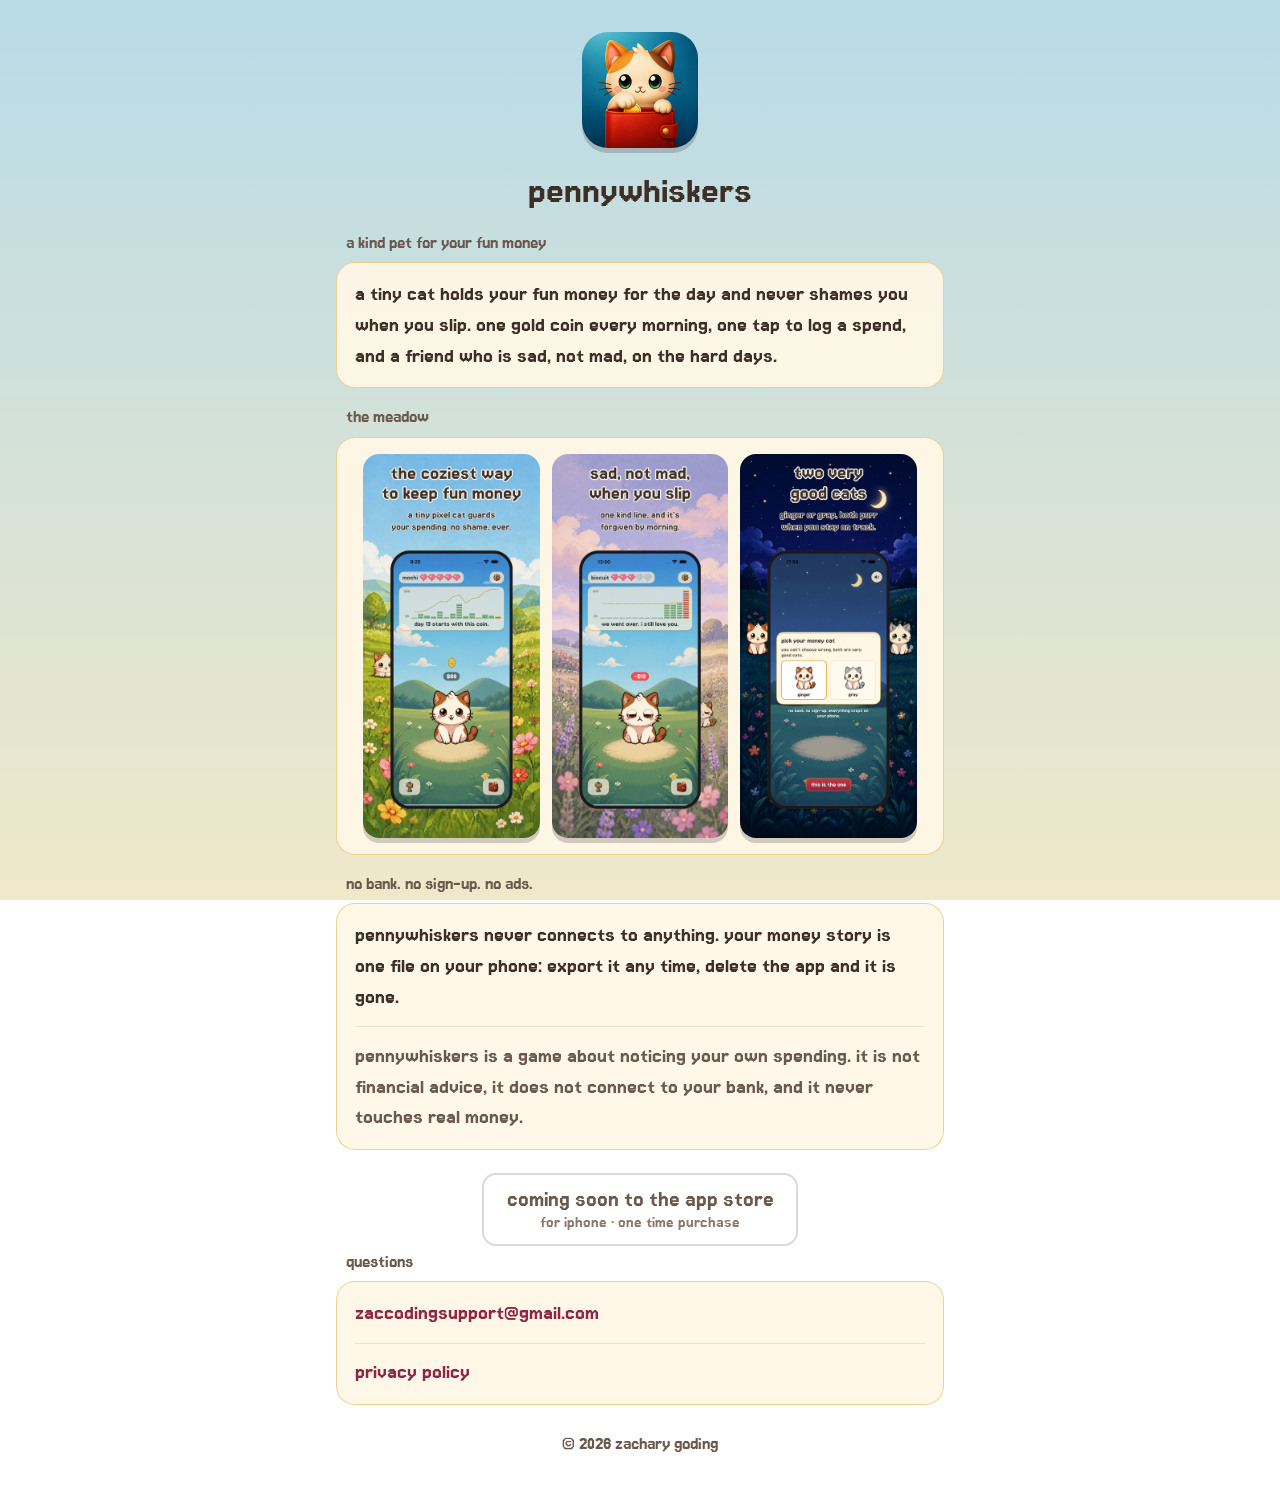
==== index.html @ e4a41642 "Publish site" ====
<!doctype html>
<html lang="en">
<head>
<meta charset="utf-8">
<meta name="viewport" content="width=device-width, initial-scale=1">
<title>Pennywhiskers: a kind pet for your fun money</title>
<meta name="description" content="A tiny cat holds your fun money for the day and never shames you when you slip. No bank, no sign-up. Everything stays on your phone.">
<link rel="icon" href="icon.png">
<link rel="stylesheet" href="style.css">
<style>
  .hero { text-align: center; padding: .4rem 0 1.2rem; }
  .icon { width: 116px; height: 116px; border-radius: 26px; box-shadow: 0 5px 0 var(--shadow); }
  .hero h1 { font-size: 40px; font-weight: 400; margin: .8rem 0 0; line-height: 1; }
  .shots { display: flex; gap: .7rem; justify-content: center; }
  .shots img { width: 31%; border-radius: 16px; box-shadow: 0 5px 0 var(--shadow); }
  .cta { text-align: center; padding: .4rem 0 .2rem; }
</style>
</head>
<body>
<main>
  <div class="hero">
    <img class="icon" src="icon.png" alt="the pennywhiskers app icon: a cat peeking out of a wallet">
    <h1>pennywhiskers</h1>
  </div>

  <div class="group">
    <div class="label">a kind pet for your fun money</div>
    <div class="panel">
      <p>a tiny cat holds your fun money for the day and never shames you when you slip. one gold coin every morning, one tap to log a spend, and a friend who is sad, not mad, on the hard days.</p>
    </div>
  </div>

  <div class="group">
    <div class="label">the meadow</div>
    <div class="panel">
      <div class="shots">
        <img src="shot-01-hero.png" alt="the meadow: mochi the ginger cat guarding the day's coin">
        <img src="shot-04-kind.png" alt="a day over budget: the cat is sad, not mad, and it is forgiven by morning">
        <img src="shot-06-cats.png" alt="picking your money cat: ginger or gray, two very good cats">
      </div>
    </div>
  </div>

  <div class="group">
    <div class="label">no bank. no sign-up. no ads.</div>
    <div class="panel">
      <p>pennywhiskers never connects to anything. your money story is one file on your phone: export it any time, delete the app and it is gone.</p>
      <hr>
      <p class="subtle">pennywhiskers is a game about noticing your own spending. it is not financial advice, it does not connect to your bank, and it never touches real money.</p>
    </div>
  </div>

  <div class="cta">
    <span class="button quiet">coming soon to the app store<small>for iphone · one time purchase</small></span>
  </div>

  <div class="group">
    <div class="label">questions</div>
    <div class="panel">
      <p><a href="mailto:zaccodingsupport@gmail.com">zaccodingsupport@gmail.com</a></p>
      <hr>
      <p><a href="privacy.html">privacy policy</a></p>
    </div>
  </div>

  <footer>
    <p>© 2026 zachary goding</p>
  </footer>
</main>
</body>
</html>
---- style.css ----
/* the settings sheet, brought to the web: the same soft sky to cream
   gradient, and every word inside a cream panel with a gold rim and a
   small label above it, exactly as the app groups its rows */
@font-face {
  font-family: "Jersey 15";
  src: url("Jersey15.ttf") format("truetype");
  font-display: swap;
}

:root {
  --cream: #fff7e6;
  --panel: rgba(255, 247, 230, 0.94);
  --ink: #3d2e26;
  --subtle: #6b594d;
  --gold: #e0ab38;
  --red: #c2383f;
  --red-deep: #8f2645;
  --sky: #b8dbe8;
  --meadow: #f0e8c9;
  --shadow: rgba(56, 38, 46, 0.22);
  --hairline: rgba(61, 46, 38, 0.10);
}

* { box-sizing: border-box; margin: 0; }
html { -webkit-text-size-adjust: 100%; }

body {
  font-family: "Jersey 15", "Courier New", monospace;
  color: var(--ink);
  background: linear-gradient(180deg, var(--sky) 0%, var(--meadow) 100%);
  background-attachment: fixed;
  min-height: 100vh;
  line-height: 1.4;
  font-size: 22px;
}

main {
  max-width: 640px;
  margin: 0 auto;
  padding: 1.6rem 1rem 3rem;
}

/* the sheet's top bar: a title on the left, a cream pill on the right */
.topbar {
  display: flex;
  align-items: center;
  justify-content: space-between;
  padding: .4rem .2rem 1rem;
}
.topbar h1 { font-size: 32px; font-weight: 400; line-height: 1; }
.pill {
  font-size: 22px;
  color: var(--ink);
  background: rgba(255, 247, 230, 0.9);
  border: 1.5px solid rgba(224, 171, 56, 0.6);
  border-radius: 999px;
  padding: .35rem 1rem;
  text-decoration: none;
}
.pill:hover { text-decoration: none; background: var(--cream); }

/* one settings group: the small label, then the panel that holds it */
.group { margin: 0 0 1rem; }
.label {
  font-size: 19px;
  color: var(--subtle);
  padding: 0 0 .35rem .6rem;
}
.panel {
  background: var(--panel);
  border: 1.5px solid rgba(224, 171, 56, 0.5);
  border-radius: 19px;
  padding: 1rem 1.1rem;
}
.panel p { margin: 0; }
.panel p + p { margin-top: .75rem; }
.panel hr {
  border: 0;
  border-top: 1px solid var(--hairline);
  margin: .85rem 0;
}
.panel.center { text-align: center; }

a { color: var(--red-deep); text-decoration: none; }
a:hover { text-decoration: underline; }
.subtle { color: var(--subtle); }

/* the lucky red primary button, and its quiet resting twin */
.button {
  display: inline-block;
  font-family: inherit;
  font-size: 24px;
  line-height: 1.15;
  color: #fff;
  background: linear-gradient(180deg, var(--red) 0%, var(--red-deep) 100%);
  border: 2px solid rgba(224, 171, 56, 0.8);
  border-radius: 14px;
  padding: .7rem 1.4rem;
  box-shadow: 0 5px 0 var(--shadow);
  text-decoration: none;
}
.button.quiet {
  color: var(--subtle);
  background: rgba(255, 255, 255, 0.7);
  border-color: rgba(61, 46, 38, 0.18);
  box-shadow: none;
  cursor: default;
}
.button small { display: block; font-size: 17px; opacity: .8; }

footer { padding: .6rem .6rem 0; text-align: center; color: var(--subtle); font-size: 19px; }
footer a { color: var(--subtle); text-decoration: underline; }
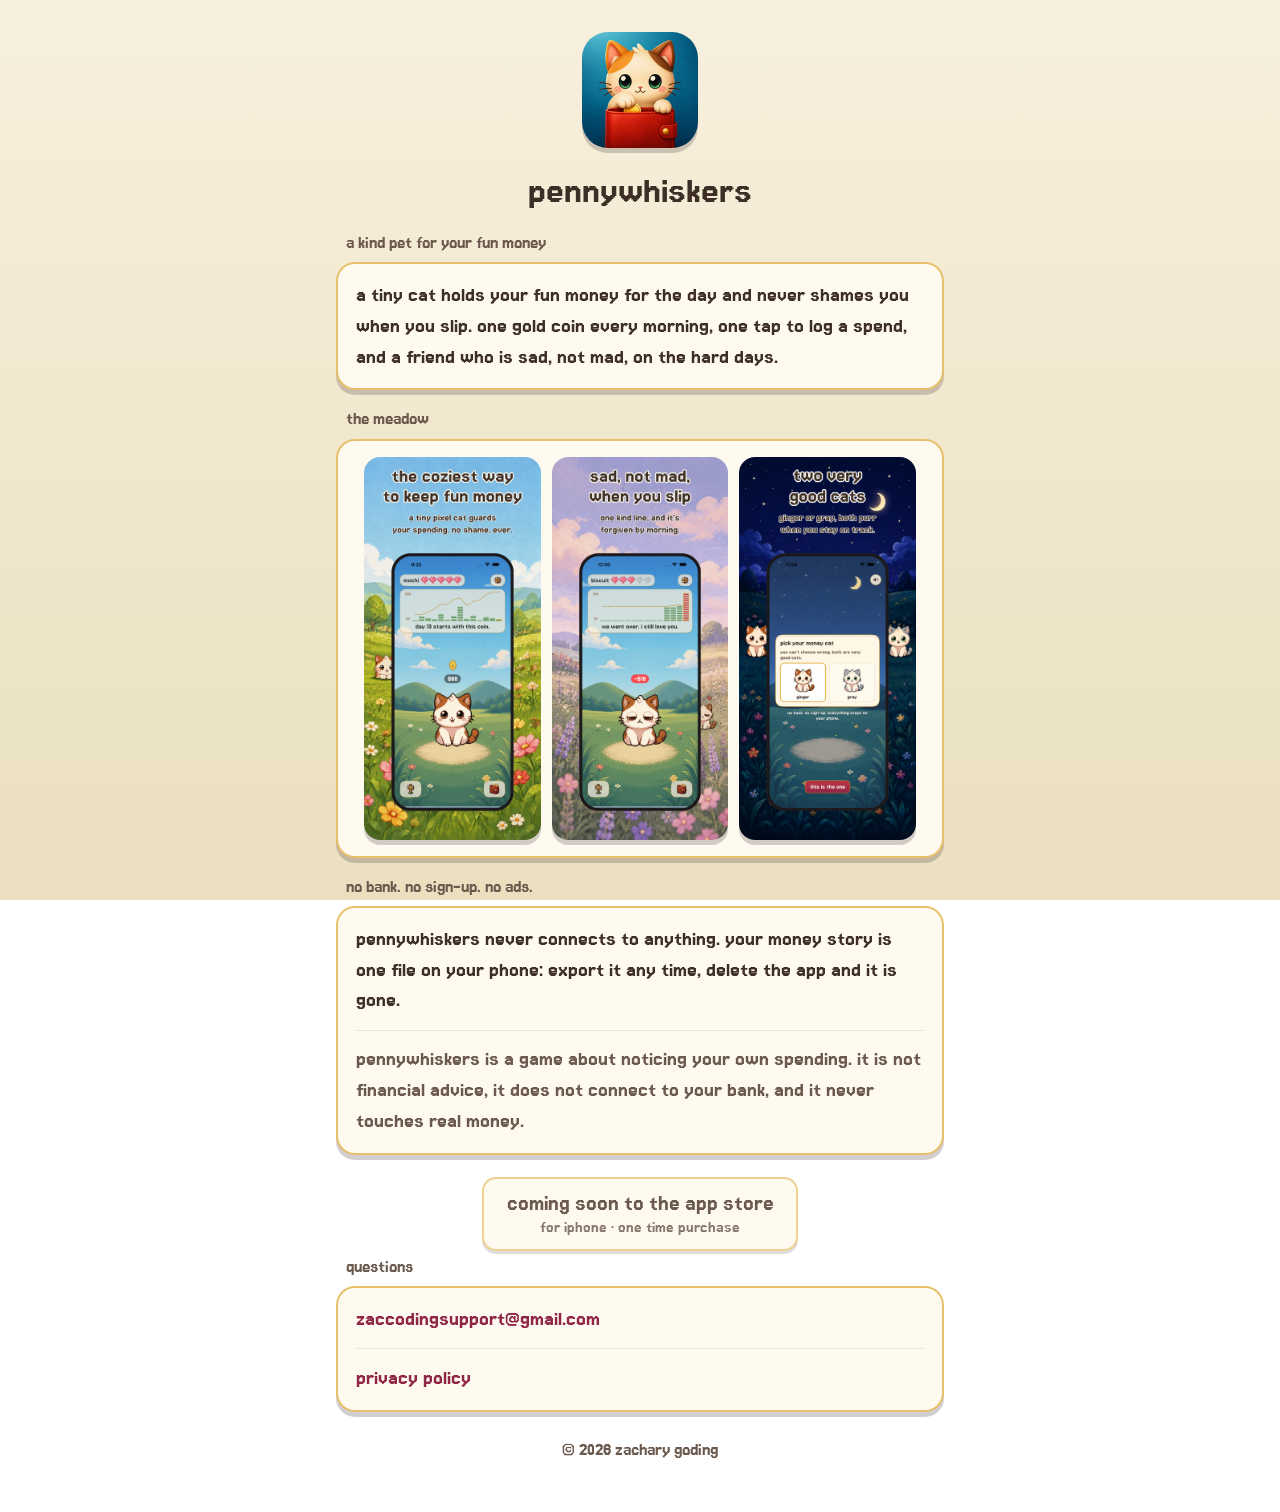
==== commit cb67ab7c: "Publish site" ====
--- a/index.html
+++ b/index.html
@@ -6,7 +6,7 @@
 <title>Pennywhiskers: a kind pet for your fun money</title>
 <meta name="description" content="A tiny cat holds your fun money for the day and never shames you when you slip. No bank, no sign-up. Everything stays on your phone.">
 <link rel="icon" href="icon.png">
-<link rel="stylesheet" href="style.css">
+<link rel="stylesheet" href="style.css?v=3">
 <style>
   .hero { text-align: center; padding: .4rem 0 1.2rem; }
   .icon { width: 116px; height: 116px; border-radius: 26px; box-shadow: 0 5px 0 var(--shadow); }
--- a/style.css
+++ b/style.css
@@ -1,6 +1,6 @@
-/* the settings sheet, brought to the web: the same soft sky to cream
-   gradient, and every word inside a cream panel with a gold rim and a
-   small label above it, exactly as the app groups its rows */
+/* the app's warmth, brought to the web: a quiet parchment page, and
+   every word inside a cream panel with a gold rim and the wallet card's
+   hard pixel shadow, with a small label above it as settings does */
 @font-face {
   font-family: "Jersey 15";
   src: url("Jersey15.ttf") format("truetype");
@@ -8,15 +8,15 @@
 }
 
 :root {
-  --cream: #fff7e6;
-  --panel: rgba(255, 247, 230, 0.94);
+  --cream: #fffaf0;
+  --panel: #fffaf0;
   --ink: #3d2e26;
   --subtle: #6b594d;
   --gold: #e0ab38;
   --red: #c2383f;
   --red-deep: #8f2645;
-  --sky: #b8dbe8;
-  --meadow: #f0e8c9;
+  --page-top: #f7f0dd;
+  --page-bottom: #eadfbf;
   --shadow: rgba(56, 38, 46, 0.22);
   --hairline: rgba(61, 46, 38, 0.10);
 }
@@ -27,7 +27,7 @@
 body {
   font-family: "Jersey 15", "Courier New", monospace;
   color: var(--ink);
-  background: linear-gradient(180deg, var(--sky) 0%, var(--meadow) 100%);
+  background: linear-gradient(180deg, var(--page-top) 0%, var(--page-bottom) 100%);
   background-attachment: fixed;
   min-height: 100vh;
   line-height: 1.4;
@@ -51,8 +51,9 @@
 .pill {
   font-size: 22px;
   color: var(--ink);
-  background: rgba(255, 247, 230, 0.9);
-  border: 1.5px solid rgba(224, 171, 56, 0.6);
+  background: var(--cream);
+  border: 1.5px solid rgba(224, 171, 56, 0.7);
+  box-shadow: 0 3px 0 rgba(56, 38, 46, 0.16);
   border-radius: 999px;
   padding: .35rem 1rem;
   text-decoration: none;
@@ -68,9 +69,10 @@
 }
 .panel {
   background: var(--panel);
-  border: 1.5px solid rgba(224, 171, 56, 0.5);
+  border: 2px solid rgba(224, 171, 56, 0.72);
   border-radius: 19px;
   padding: 1rem 1.1rem;
+  box-shadow: 0 5px 0 var(--shadow);
 }
 .panel p { margin: 0; }
 .panel p + p { margin-top: .75rem; }
@@ -101,9 +103,9 @@
 }
 .button.quiet {
   color: var(--subtle);
-  background: rgba(255, 255, 255, 0.7);
-  border-color: rgba(61, 46, 38, 0.18);
-  box-shadow: none;
+  background: var(--cream);
+  border-color: rgba(224, 171, 56, 0.5);
+  box-shadow: 0 3px 0 rgba(56, 38, 46, 0.16);
   cursor: default;
 }
 .button small { display: block; font-size: 17px; opacity: .8; }
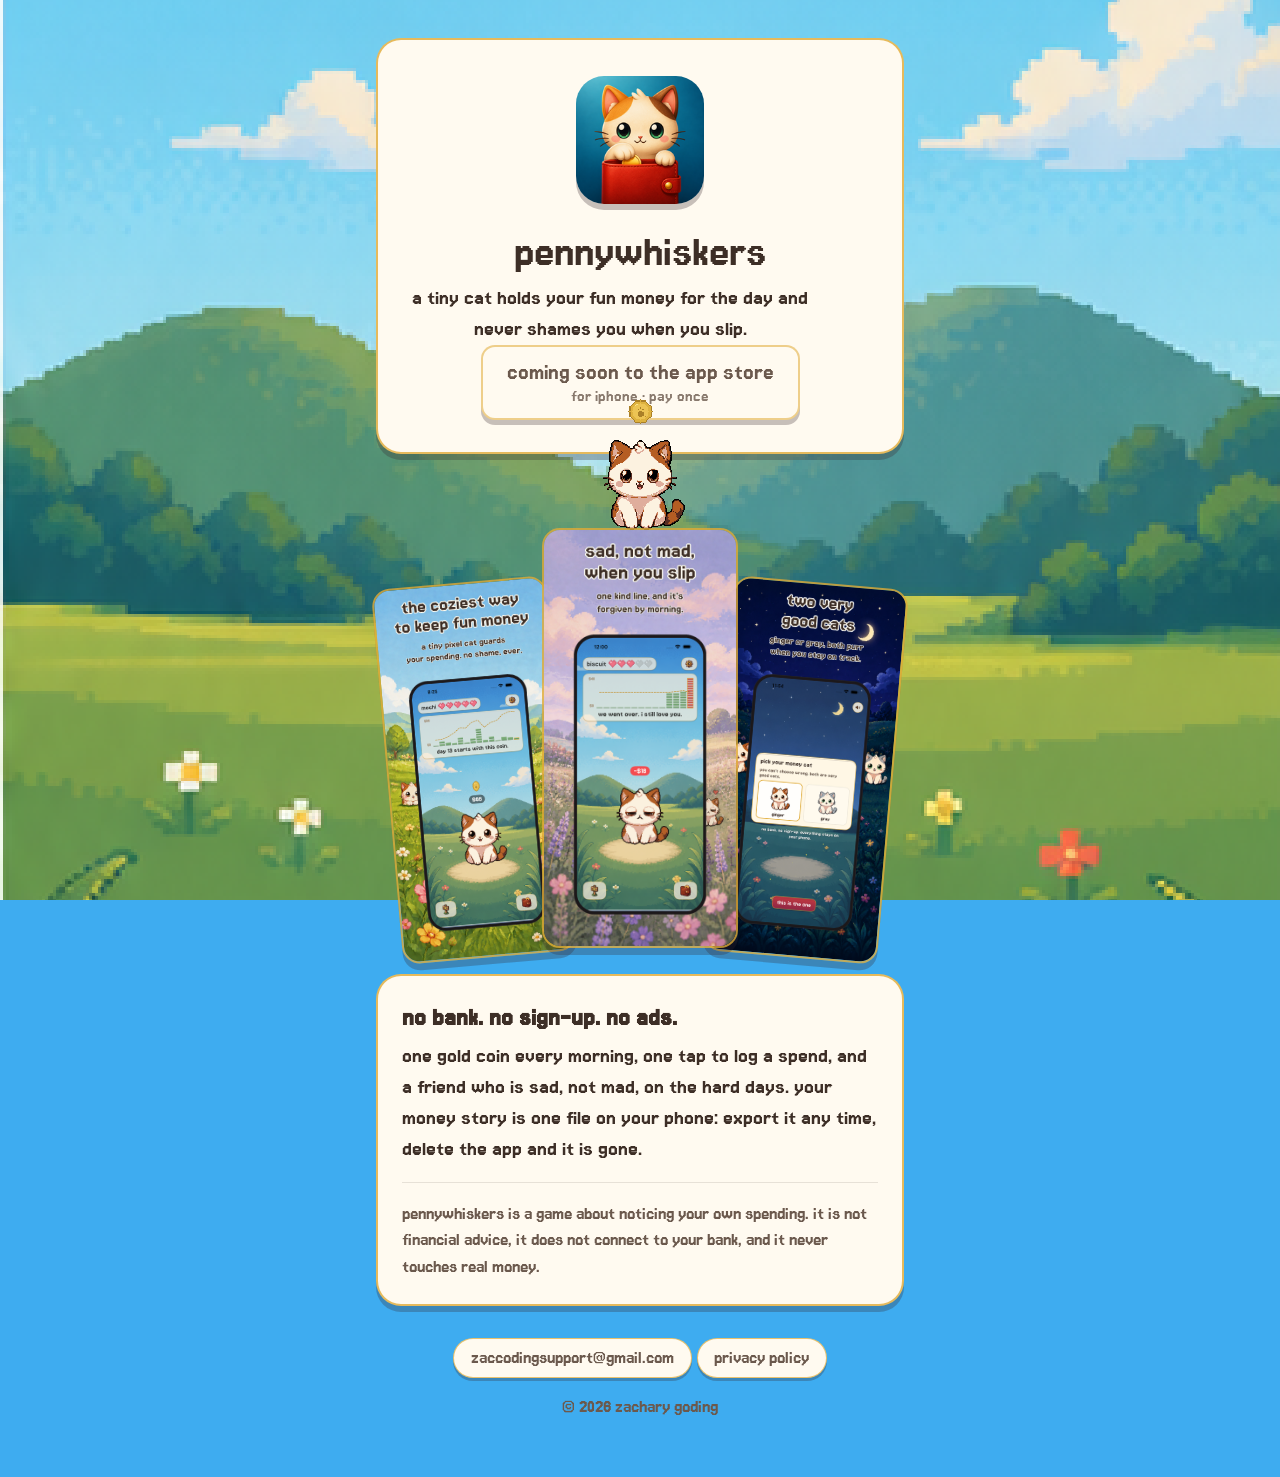
==== commit f8e08f6d: "Publish site" ====
--- a/index.html
+++ b/index.html
@@ -6,65 +6,51 @@
 <title>Pennywhiskers: a kind pet for your fun money</title>
 <meta name="description" content="A tiny cat holds your fun money for the day and never shames you when you slip. No bank, no sign-up. Everything stays on your phone.">
 <link rel="icon" href="icon.png">
-<link rel="stylesheet" href="style.css?v=3">
+<link rel="stylesheet" href="style.css?v=4">
 <style>
-  .hero { text-align: center; padding: .4rem 0 1.2rem; }
-  .icon { width: 116px; height: 116px; border-radius: 26px; box-shadow: 0 5px 0 var(--shadow); }
-  .hero h1 { font-size: 40px; font-weight: 400; margin: .8rem 0 0; line-height: 1; }
-  .shots { display: flex; gap: .7rem; justify-content: center; }
-  .shots img { width: 31%; border-radius: 16px; box-shadow: 0 5px 0 var(--shadow); }
-  .cta { text-align: center; padding: .4rem 0 .2rem; }
+  .hero { text-align: center; padding: 2.2rem 1.5rem 2rem; margin-bottom: 4.6rem; }
+  .icon { width: 128px; height: 128px; border-radius: 28px; box-shadow: 0 6px 0 var(--shadow); }
+  .hero h1 { margin: 1rem 0 .5rem; }
+  .hook { max-width: 26rem; margin: 0 auto 1.4rem; }
+  .hero .cat { left: 50%; bottom: -84px; margin-left: -56px; }
+  .hero .coin { left: 50%; bottom: 28px; margin-left: -13px; }
+  .shots { display: flex; justify-content: center; align-items: flex-end; padding: 0 .4rem; }
+  .shots img { width: 34%; border-radius: 18px; box-shadow: 0 7px 0 var(--shadow); border: 2px solid rgba(224, 171, 56, 0.8); }
+  .shots img:nth-child(1) { transform: rotate(-5deg) translateY(10px); }
+  .shots img:nth-child(2) { z-index: 1; width: 38%; margin: 0 -1.2rem; }
+  .shots img:nth-child(3) { transform: rotate(5deg) translateY(10px); }
+  .promise strong { display: block; font-size: 26px; margin-bottom: .3rem; }
+  .cta { text-align: center; margin: 1.6rem 0 0; }
 </style>
 </head>
 <body>
+<div class="meadow" aria-hidden="true"></div>
 <main>
-  <div class="hero">
+  <section class="card hero">
     <img class="icon" src="icon.png" alt="the pennywhiskers app icon: a cat peeking out of a wallet">
     <h1>pennywhiskers</h1>
+    <p class="hook">a tiny cat holds your fun money for the day and never shames you when you slip.</p>
+    <span class="button quiet">coming soon to the app store<small>for iphone · pay once</small></span>
+    <img class="coin" src="coin.png" alt="">
+    <img class="cat" src="cat.png" alt="mochi, the ginger money cat, sitting in the meadow">
+  </section>
+
+  <div class="shots">
+    <img src="shot-01-hero.png" alt="the meadow: mochi guarding the day's coin">
+    <img src="shot-04-kind.png" alt="a day over budget: the cat is sad, not mad, and it is forgiven by morning">
+    <img src="shot-06-cats.png" alt="picking your money cat: ginger or gray">
   </div>
 
-  <div class="group">
-    <div class="label">a kind pet for your fun money</div>
-    <div class="panel">
-      <p>a tiny cat holds your fun money for the day and never shames you when you slip. one gold coin every morning, one tap to log a spend, and a friend who is sad, not mad, on the hard days.</p>
-    </div>
-  </div>
-
-  <div class="group">
-    <div class="label">the meadow</div>
-    <div class="panel">
-      <div class="shots">
-        <img src="shot-01-hero.png" alt="the meadow: mochi the ginger cat guarding the day's coin">
-        <img src="shot-04-kind.png" alt="a day over budget: the cat is sad, not mad, and it is forgiven by morning">
-        <img src="shot-06-cats.png" alt="picking your money cat: ginger or gray, two very good cats">
-      </div>
-    </div>
-  </div>
-
-  <div class="group">
-    <div class="label">no bank. no sign-up. no ads.</div>
-    <div class="panel">
-      <p>pennywhiskers never connects to anything. your money story is one file on your phone: export it any time, delete the app and it is gone.</p>
-      <hr>
-      <p class="subtle">pennywhiskers is a game about noticing your own spending. it is not financial advice, it does not connect to your bank, and it never touches real money.</p>
-    </div>
-  </div>
-
-  <div class="cta">
-    <span class="button quiet">coming soon to the app store<small>for iphone · one time purchase</small></span>
-  </div>
-
-  <div class="group">
-    <div class="label">questions</div>
-    <div class="panel">
-      <p><a href="mailto:zaccodingsupport@gmail.com">zaccodingsupport@gmail.com</a></p>
-      <hr>
-      <p><a href="privacy.html">privacy policy</a></p>
-    </div>
-  </div>
+  <section class="card promise">
+    <p><strong>no bank. no sign-up. no ads.</strong>one gold coin every morning, one tap to log a spend, and a friend who is sad, not mad, on the hard days. your money story is one file on your phone: export it any time, delete the app and it is gone.</p>
+    <hr>
+    <p class="subtle small">pennywhiskers is a game about noticing your own spending. it is not financial advice, it does not connect to your bank, and it never touches real money.</p>
+  </section>
 
   <footer>
-    <p>© 2026 zachary goding</p>
+    <a class="pill" href="mailto:zaccodingsupport@gmail.com">zaccodingsupport@gmail.com</a>
+    <a class="pill" href="privacy.html">privacy policy</a>
+    <p class="subtle small" style="margin-top:1rem">© 2026 zachary goding</p>
   </footer>
 </main>
 </body>
--- a/style.css
+++ b/style.css
@@ -1,6 +1,5 @@
-/* the app's warmth, brought to the web: a quiet parchment page, and
-   every word inside a cream panel with a gold rim and the wallet card's
-   hard pixel shadow, with a small label above it as settings does */
+/* standing in the meadow: the app's own painting is the page, the cat is
+   on it, and the words sit in the same cream cards the app uses over it */
 @font-face {
   font-family: "Jersey 15";
   src: url("Jersey15.ttf") format("truetype");
@@ -9,16 +8,14 @@
 
 :root {
   --cream: #fffaf0;
-  --panel: #fffaf0;
   --ink: #3d2e26;
   --subtle: #6b594d;
   --gold: #e0ab38;
   --red: #c2383f;
   --red-deep: #8f2645;
-  --page-top: #f7f0dd;
-  --page-bottom: #eadfbf;
-  --shadow: rgba(56, 38, 46, 0.22);
-  --hairline: rgba(61, 46, 38, 0.10);
+  --sky: #3eacf0;
+  --shadow: rgba(56, 38, 46, 0.28);
+  --hairline: rgba(61, 46, 38, 0.12);
 }
 
 * { box-sizing: border-box; margin: 0; }
@@ -27,67 +24,66 @@
 body {
   font-family: "Jersey 15", "Courier New", monospace;
   color: var(--ink);
-  background: linear-gradient(180deg, var(--page-top) 0%, var(--page-bottom) 100%);
-  background-attachment: fixed;
+  background: var(--sky);
   min-height: 100vh;
   line-height: 1.4;
   font-size: 22px;
 }
 
-main {
-  max-width: 640px;
-  margin: 0 auto;
-  padding: 1.6rem 1rem 3rem;
+/* the meadow, pinned behind everything and scaled with crisp pixels */
+.meadow {
+  position: fixed;
+  inset: 0;
+  z-index: -1;
+  background: var(--sky) url("meadow.png") center 58% / cover no-repeat;
+  image-rendering: pixelated;
+  image-rendering: crisp-edges;
 }
 
-/* the sheet's top bar: a title on the left, a cream pill on the right */
-.topbar {
-  display: flex;
-  align-items: center;
-  justify-content: space-between;
-  padding: .4rem .2rem 1rem;
+main {
+  max-width: 560px;
+  margin: 0 auto;
+  padding: 2.4rem 1rem 3.5rem;
 }
-.topbar h1 { font-size: 32px; font-weight: 400; line-height: 1; }
+
+/* the app's pixel panel */
+.card {
+  position: relative;
+  background: var(--cream);
+  border: 2px solid rgba(224, 171, 56, 0.8);
+  border-radius: 25px;
+  padding: 1.5rem 1.5rem;
+  box-shadow: 0 6px 0 var(--shadow);
+}
+.card + .card, .card + .shots, .shots + .card { margin-top: 1.6rem; }
+.card p { margin: 0; }
+.card p + p { margin-top: .8rem; }
+.card h2 { font-size: 26px; font-weight: 400; margin: 1.3rem 0 .3rem; }
+.card h2:first-child { margin-top: 0; }
+.card hr { border: 0; border-top: 1px solid var(--hairline); margin: 1.1rem 0; }
+
+a { color: var(--red-deep); text-decoration: none; }
+a:hover { text-decoration: underline; }
+.subtle { color: var(--subtle); }
+.small { font-size: 19px; }
+
+h1 { font-size: 46px; font-weight: 400; line-height: 1; }
+
+/* the cream pill the app uses for its name tag and the done button */
 .pill {
+  display: inline-block;
   font-size: 22px;
   color: var(--ink);
   background: var(--cream);
   border: 1.5px solid rgba(224, 171, 56, 0.7);
-  box-shadow: 0 3px 0 rgba(56, 38, 46, 0.16);
   border-radius: 999px;
-  padding: .35rem 1rem;
+  padding: .35rem 1.05rem;
+  box-shadow: 0 3px 0 var(--shadow);
   text-decoration: none;
 }
-.pill:hover { text-decoration: none; background: var(--cream); }
+.pill:hover { text-decoration: none; }
 
-/* one settings group: the small label, then the panel that holds it */
-.group { margin: 0 0 1rem; }
-.label {
-  font-size: 19px;
-  color: var(--subtle);
-  padding: 0 0 .35rem .6rem;
-}
-.panel {
-  background: var(--panel);
-  border: 2px solid rgba(224, 171, 56, 0.72);
-  border-radius: 19px;
-  padding: 1rem 1.1rem;
-  box-shadow: 0 5px 0 var(--shadow);
-}
-.panel p { margin: 0; }
-.panel p + p { margin-top: .75rem; }
-.panel hr {
-  border: 0;
-  border-top: 1px solid var(--hairline);
-  margin: .85rem 0;
-}
-.panel.center { text-align: center; }
-
-a { color: var(--red-deep); text-decoration: none; }
-a:hover { text-decoration: underline; }
-.subtle { color: var(--subtle); }
-
-/* the lucky red primary button, and its quiet resting twin */
+/* the lucky red button */
 .button {
   display: inline-block;
   font-family: inherit;
@@ -95,20 +91,45 @@
   line-height: 1.15;
   color: #fff;
   background: linear-gradient(180deg, var(--red) 0%, var(--red-deep) 100%);
-  border: 2px solid rgba(224, 171, 56, 0.8);
+  border: 2px solid rgba(224, 171, 56, 0.85);
   border-radius: 14px;
-  padding: .7rem 1.4rem;
+  padding: .75rem 1.5rem;
   box-shadow: 0 5px 0 var(--shadow);
   text-decoration: none;
 }
 .button.quiet {
   color: var(--subtle);
   background: var(--cream);
-  border-color: rgba(224, 171, 56, 0.5);
-  box-shadow: 0 3px 0 rgba(56, 38, 46, 0.16);
+  border-color: rgba(224, 171, 56, 0.55);
   cursor: default;
 }
 .button small { display: block; font-size: 17px; opacity: .8; }
 
-footer { padding: .6rem .6rem 0; text-align: center; color: var(--subtle); font-size: 19px; }
-footer a { color: var(--subtle); text-decoration: underline; }
+/* the cat, sitting in front of a card the way it sits in front of its
+   dirt patch, breathing slowly */
+.cat {
+  position: absolute;
+  width: 112px;
+  height: 112px;
+  image-rendering: pixelated;
+  image-rendering: crisp-edges;
+  transform-origin: 50% 100%;
+  animation: breathe 4.2s ease-in-out infinite;
+}
+.coin {
+  position: absolute;
+  width: 26px;
+  height: 26px;
+  image-rendering: pixelated;
+  image-rendering: crisp-edges;
+  animation: bob 2.6s ease-in-out infinite;
+}
+@keyframes breathe { 0%, 100% { transform: scaleY(1); } 50% { transform: scaleY(1.025); } }
+@keyframes bob { 0%, 100% { transform: translateY(0); } 50% { transform: translateY(-5px); } }
+@media (prefers-reduced-motion: reduce) { .cat, .coin { animation: none; } }
+
+footer {
+  margin-top: 2rem;
+  text-align: center;
+}
+footer .pill { font-size: 19px; color: var(--subtle); }
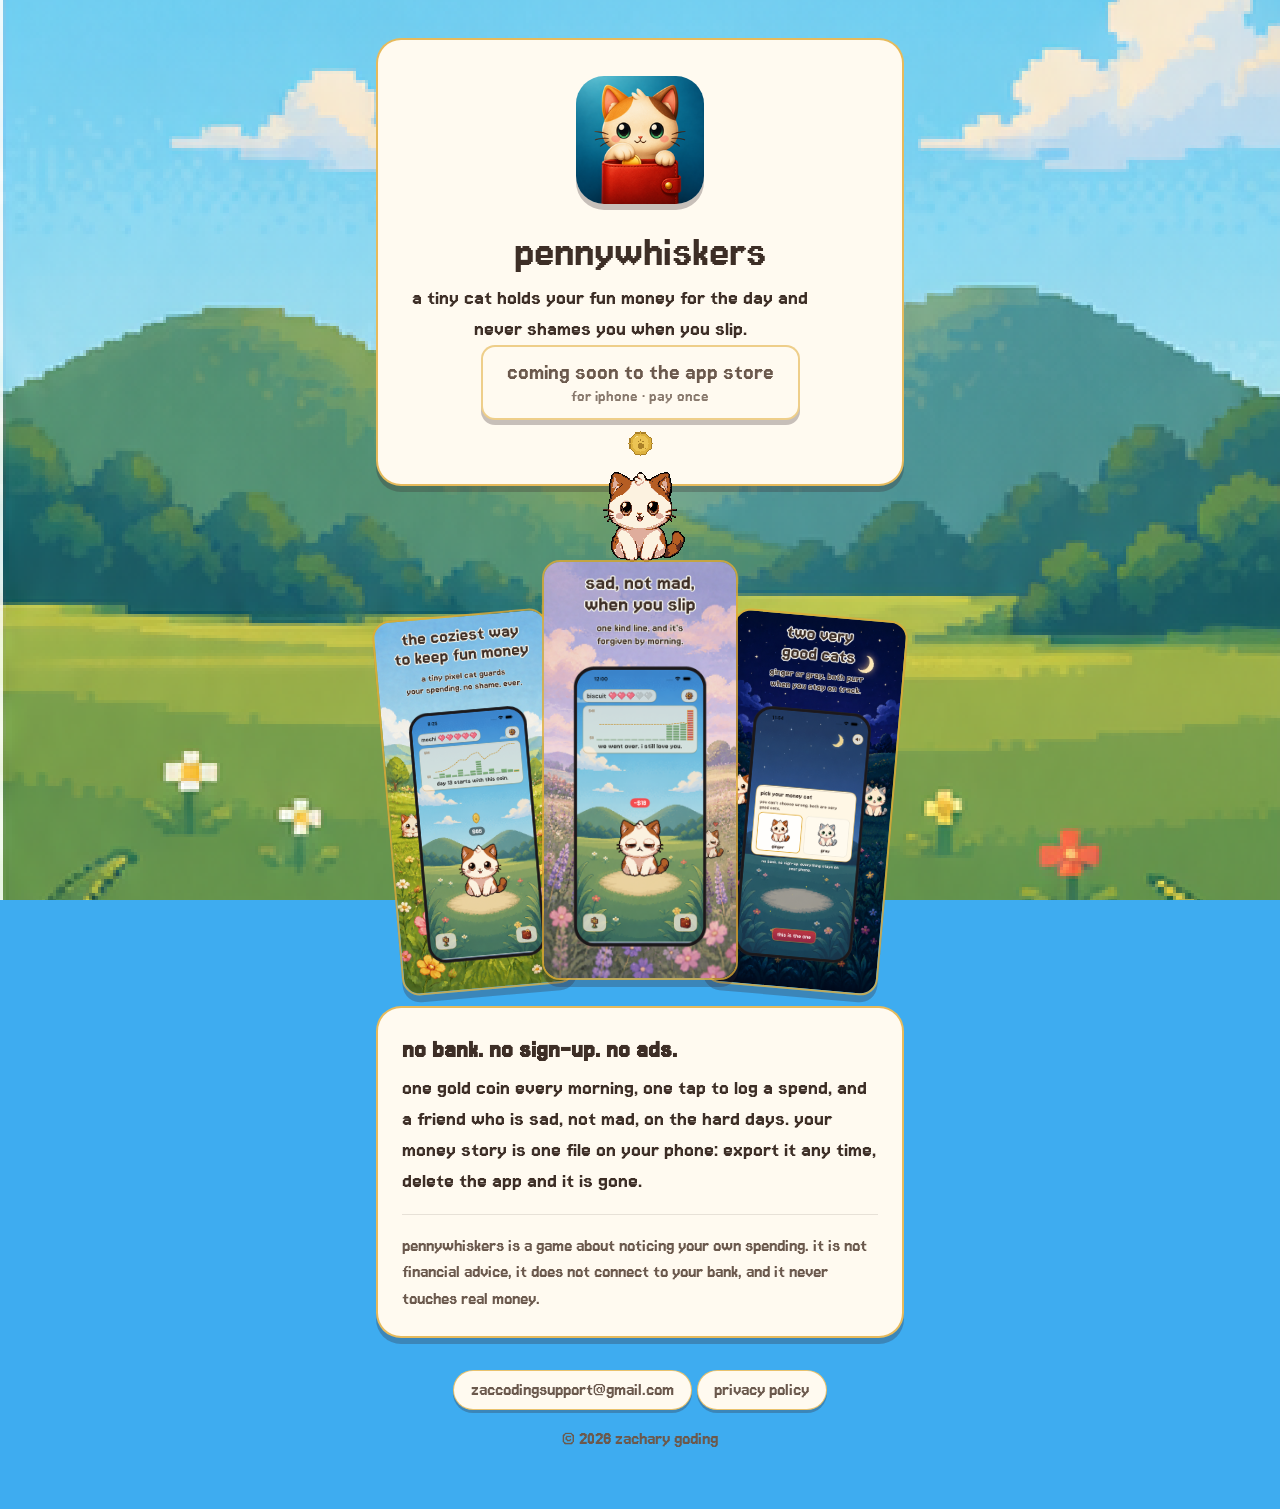
==== commit 3079396d: "Publish site" ====
--- a/index.html
+++ b/index.html
@@ -6,9 +6,9 @@
 <title>Pennywhiskers: a kind pet for your fun money</title>
 <meta name="description" content="A tiny cat holds your fun money for the day and never shames you when you slip. No bank, no sign-up. Everything stays on your phone.">
 <link rel="icon" href="icon.png">
-<link rel="stylesheet" href="style.css?v=4">
+<link rel="stylesheet" href="style.css?v=5">
 <style>
-  .hero { text-align: center; padding: 2.2rem 1.5rem 2rem; margin-bottom: 4.6rem; }
+  .hero { text-align: center; padding: 2.2rem 1.5rem 4rem; margin-bottom: 4.6rem; }
   .icon { width: 128px; height: 128px; border-radius: 28px; box-shadow: 0 6px 0 var(--shadow); }
   .hero h1 { margin: 1rem 0 .5rem; }
   .hook { max-width: 26rem; margin: 0 auto 1.4rem; }
--- a/style.css
+++ b/style.css
@@ -96,6 +96,11 @@
   padding: .75rem 1.5rem;
   box-shadow: 0 5px 0 var(--shadow);
   text-decoration: none;
+  white-space: nowrap;
+}
+@media (max-width: 430px) {
+  .button { font-size: 21px; padding: .6rem 1.1rem; }
+  .button small { font-size: 16px; }
 }
 .button.quiet {
   color: var(--subtle);
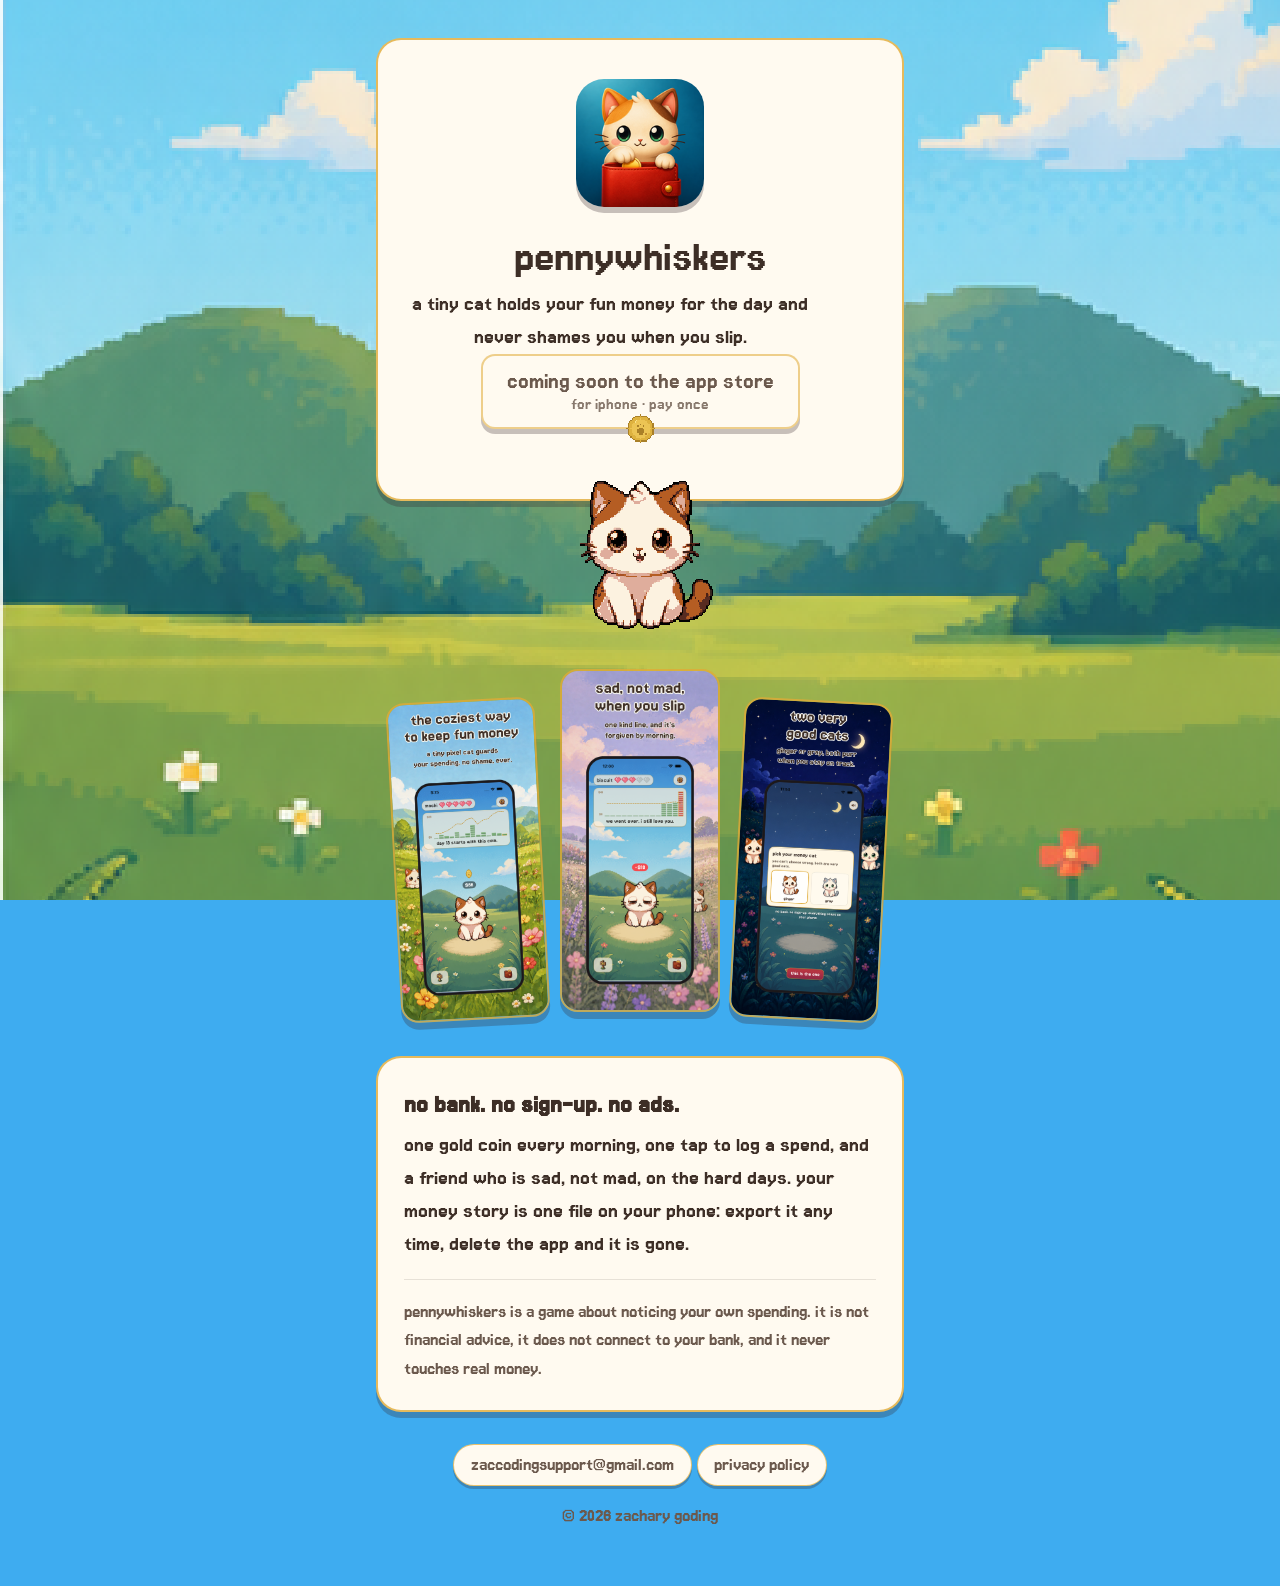
==== commit 4e6ec798: "Publish site" ====
--- a/index.html
+++ b/index.html
@@ -6,21 +6,26 @@
 <title>Pennywhiskers: a kind pet for your fun money</title>
 <meta name="description" content="A tiny cat holds your fun money for the day and never shames you when you slip. No bank, no sign-up. Everything stays on your phone.">
 <link rel="icon" href="icon.png">
-<link rel="stylesheet" href="style.css?v=5">
+<link rel="stylesheet" href="style.css?v=6">
 <style>
-  .hero { text-align: center; padding: 2.2rem 1.5rem 4rem; margin-bottom: 4.6rem; }
+  .hero { text-align: center; padding: 2.4rem 1.5rem 4.4rem; margin-bottom: 10.5rem; }
   .icon { width: 128px; height: 128px; border-radius: 28px; box-shadow: 0 6px 0 var(--shadow); }
   .hero h1 { margin: 1rem 0 .5rem; }
-  .hook { max-width: 26rem; margin: 0 auto 1.4rem; }
-  .hero .cat { left: 50%; bottom: -84px; margin-left: -56px; }
-  .hero .coin { left: 50%; bottom: 28px; margin-left: -13px; }
-  .shots { display: flex; justify-content: center; align-items: flex-end; padding: 0 .4rem; }
-  .shots img { width: 34%; border-radius: 18px; box-shadow: 0 7px 0 var(--shadow); border: 2px solid rgba(224, 171, 56, 0.8); }
-  .shots img:nth-child(1) { transform: rotate(-5deg) translateY(10px); }
-  .shots img:nth-child(2) { z-index: 1; width: 38%; margin: 0 -1.2rem; }
-  .shots img:nth-child(3) { transform: rotate(5deg) translateY(10px); }
+  .hook { max-width: 26rem; margin: 0 auto 1.6rem; }
+  .hero .cat { left: 50%; bottom: -140px; margin-left: -92px; }
+  .hero .coin { left: 50%; bottom: 56px; margin-left: -15px; }
+  .shots { display: flex; justify-content: center; align-items: flex-end; gap: 1.1rem; padding: 0 .4rem; }
+  .shots img { width: 29%; border-radius: 18px; box-shadow: 0 7px 0 var(--shadow); border: 2px solid rgba(224, 171, 56, 0.8); }
+  .shots img:nth-child(1) { transform: rotate(-3deg) translateY(8px); }
+  .shots img:nth-child(2) { width: 31%; }
+  .shots img:nth-child(3) { transform: rotate(3deg) translateY(8px); }
+  @media (max-width: 430px) {
+    .hero { margin-bottom: 8.8rem; }
+    .hero .cat { bottom: -118px; margin-left: -78px; }
+    .shots { gap: .7rem; }
+  }
   .promise strong { display: block; font-size: 26px; margin-bottom: .3rem; }
-  .cta { text-align: center; margin: 1.6rem 0 0; }
+  
 </style>
 </head>
 <body>
--- a/style.css
+++ b/style.css
@@ -26,7 +26,7 @@
   color: var(--ink);
   background: var(--sky);
   min-height: 100vh;
-  line-height: 1.4;
+  line-height: 1.5;
   font-size: 22px;
 }
 
@@ -52,10 +52,10 @@
   background: var(--cream);
   border: 2px solid rgba(224, 171, 56, 0.8);
   border-radius: 25px;
-  padding: 1.5rem 1.5rem;
+  padding: 1.7rem 1.6rem;
   box-shadow: 0 6px 0 var(--shadow);
 }
-.card + .card, .card + .shots, .shots + .card { margin-top: 1.6rem; }
+.card + .card, .card + .shots, .shots + .card { margin-top: 2.8rem; }
 .card p { margin: 0; }
 .card p + p { margin-top: .8rem; }
 .card h2 { font-size: 26px; font-weight: 400; margin: 1.3rem 0 .3rem; }
@@ -114,8 +114,8 @@
    dirt patch, breathing slowly */
 .cat {
   position: absolute;
-  width: 112px;
-  height: 112px;
+  width: 184px;
+  height: 184px;
   image-rendering: pixelated;
   image-rendering: crisp-edges;
   transform-origin: 50% 100%;
@@ -123,8 +123,8 @@
 }
 .coin {
   position: absolute;
-  width: 26px;
-  height: 26px;
+  width: 30px;
+  height: 30px;
   image-rendering: pixelated;
   image-rendering: crisp-edges;
   animation: bob 2.6s ease-in-out infinite;
@@ -132,6 +132,7 @@
 @keyframes breathe { 0%, 100% { transform: scaleY(1); } 50% { transform: scaleY(1.025); } }
 @keyframes bob { 0%, 100% { transform: translateY(0); } 50% { transform: translateY(-5px); } }
 @media (prefers-reduced-motion: reduce) { .cat, .coin { animation: none; } }
+@media (max-width: 430px) { .cat { width: 156px; height: 156px; } }
 
 footer {
   margin-top: 2rem;
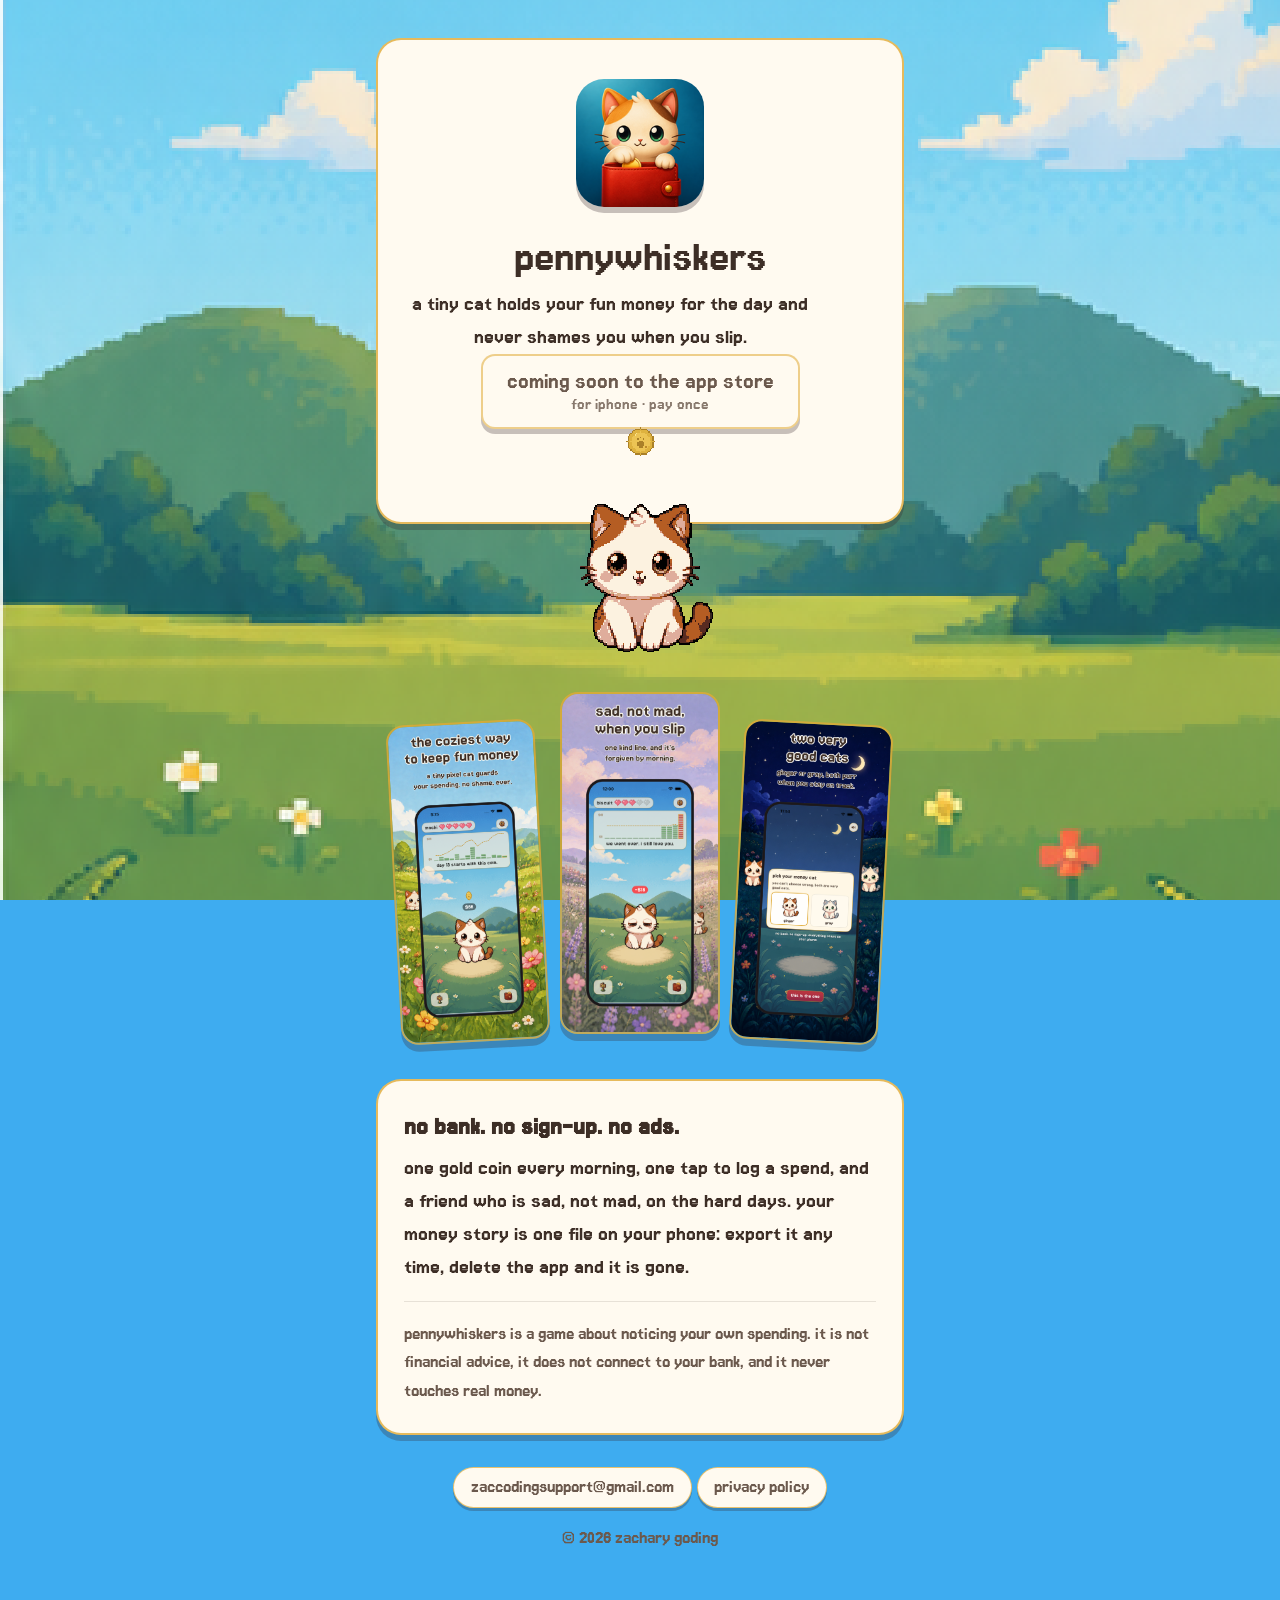
==== commit 9631e47d: "Publish site" ====
--- a/index.html
+++ b/index.html
@@ -6,14 +6,14 @@
 <title>Pennywhiskers: a kind pet for your fun money</title>
 <meta name="description" content="A tiny cat holds your fun money for the day and never shames you when you slip. No bank, no sign-up. Everything stays on your phone.">
 <link rel="icon" href="icon.png">
-<link rel="stylesheet" href="style.css?v=6">
+<link rel="stylesheet" href="style.css?v=7">
 <style>
-  .hero { text-align: center; padding: 2.4rem 1.5rem 4.4rem; margin-bottom: 10.5rem; }
+  .hero { text-align: center; padding: 2.4rem 1.5rem 5.8rem; margin-bottom: 10.5rem; }
   .icon { width: 128px; height: 128px; border-radius: 28px; box-shadow: 0 6px 0 var(--shadow); }
   .hero h1 { margin: 1rem 0 .5rem; }
   .hook { max-width: 26rem; margin: 0 auto 1.6rem; }
   .hero .cat { left: 50%; bottom: -140px; margin-left: -92px; }
-  .hero .coin { left: 50%; bottom: 56px; margin-left: -15px; }
+  .hero .coin { left: 50%; bottom: 66px; margin-left: -15px; }
   .shots { display: flex; justify-content: center; align-items: flex-end; gap: 1.1rem; padding: 0 .4rem; }
   .shots img { width: 29%; border-radius: 18px; box-shadow: 0 7px 0 var(--shadow); border: 2px solid rgba(224, 171, 56, 0.8); }
   .shots img:nth-child(1) { transform: rotate(-3deg) translateY(8px); }
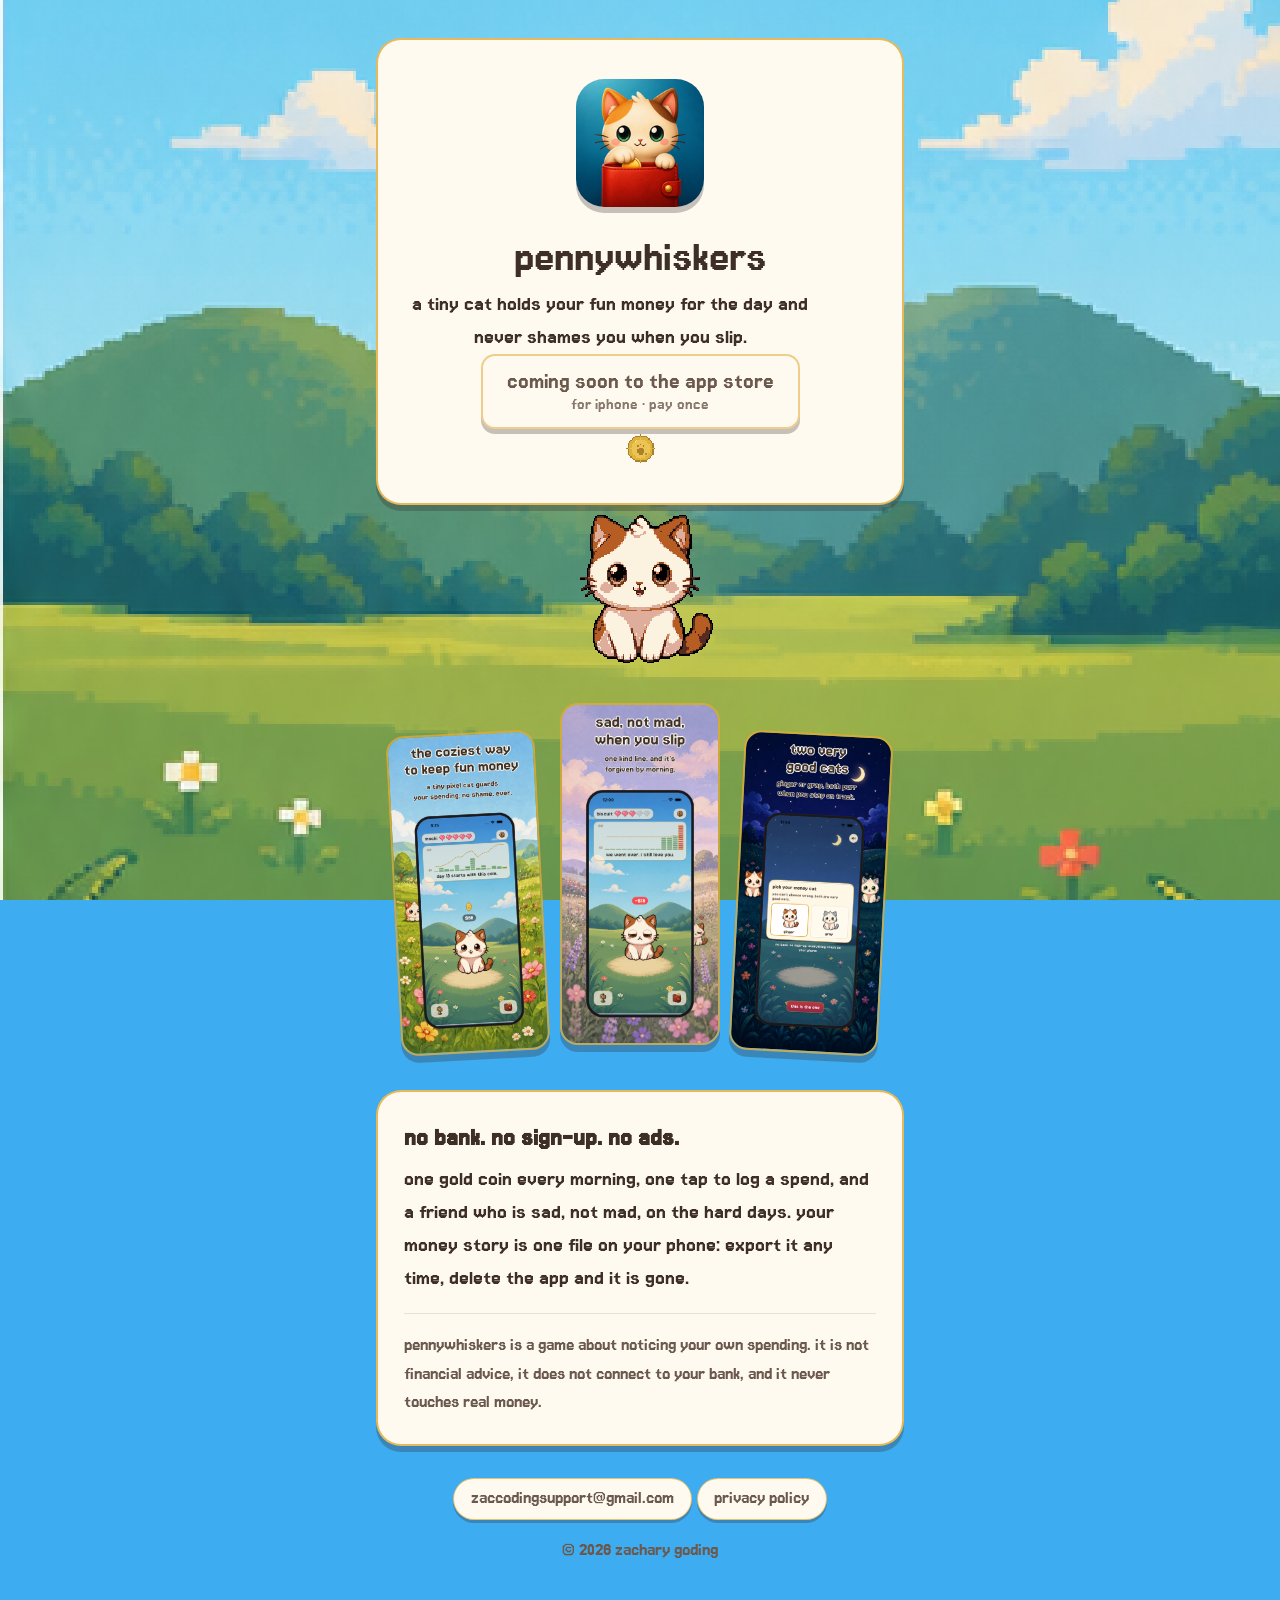
==== commit ffd4fe40: "Publish site" ====
--- a/index.html
+++ b/index.html
@@ -6,22 +6,22 @@
 <title>Pennywhiskers: a kind pet for your fun money</title>
 <meta name="description" content="A tiny cat holds your fun money for the day and never shames you when you slip. No bank, no sign-up. Everything stays on your phone.">
 <link rel="icon" href="icon.png">
-<link rel="stylesheet" href="style.css?v=7">
+<link rel="stylesheet" href="style.css?v=8">
 <style>
-  .hero { text-align: center; padding: 2.4rem 1.5rem 5.8rem; margin-bottom: 10.5rem; }
+  .hero { text-align: center; padding: 2.4rem 1.5rem 4.6rem; margin-bottom: 12.4rem; }
   .icon { width: 128px; height: 128px; border-radius: 28px; box-shadow: 0 6px 0 var(--shadow); }
   .hero h1 { margin: 1rem 0 .5rem; }
   .hook { max-width: 26rem; margin: 0 auto 1.6rem; }
-  .hero .cat { left: 50%; bottom: -140px; margin-left: -92px; }
-  .hero .coin { left: 50%; bottom: 66px; margin-left: -15px; }
+  .hero .cat { left: 50%; bottom: -170px; margin-left: -92px; }
+  .hero .coin { left: 50%; bottom: 40px; margin-left: -15px; }
   .shots { display: flex; justify-content: center; align-items: flex-end; gap: 1.1rem; padding: 0 .4rem; }
   .shots img { width: 29%; border-radius: 18px; box-shadow: 0 7px 0 var(--shadow); border: 2px solid rgba(224, 171, 56, 0.8); }
   .shots img:nth-child(1) { transform: rotate(-3deg) translateY(8px); }
   .shots img:nth-child(2) { width: 31%; }
   .shots img:nth-child(3) { transform: rotate(3deg) translateY(8px); }
   @media (max-width: 430px) {
-    .hero { margin-bottom: 8.8rem; }
-    .hero .cat { bottom: -118px; margin-left: -78px; }
+    .hero { margin-bottom: 10.4rem; }
+    .hero .cat { bottom: -144px; margin-left: -78px; }
     .shots { gap: .7rem; }
   }
   .promise strong { display: block; font-size: 26px; margin-bottom: .3rem; }
